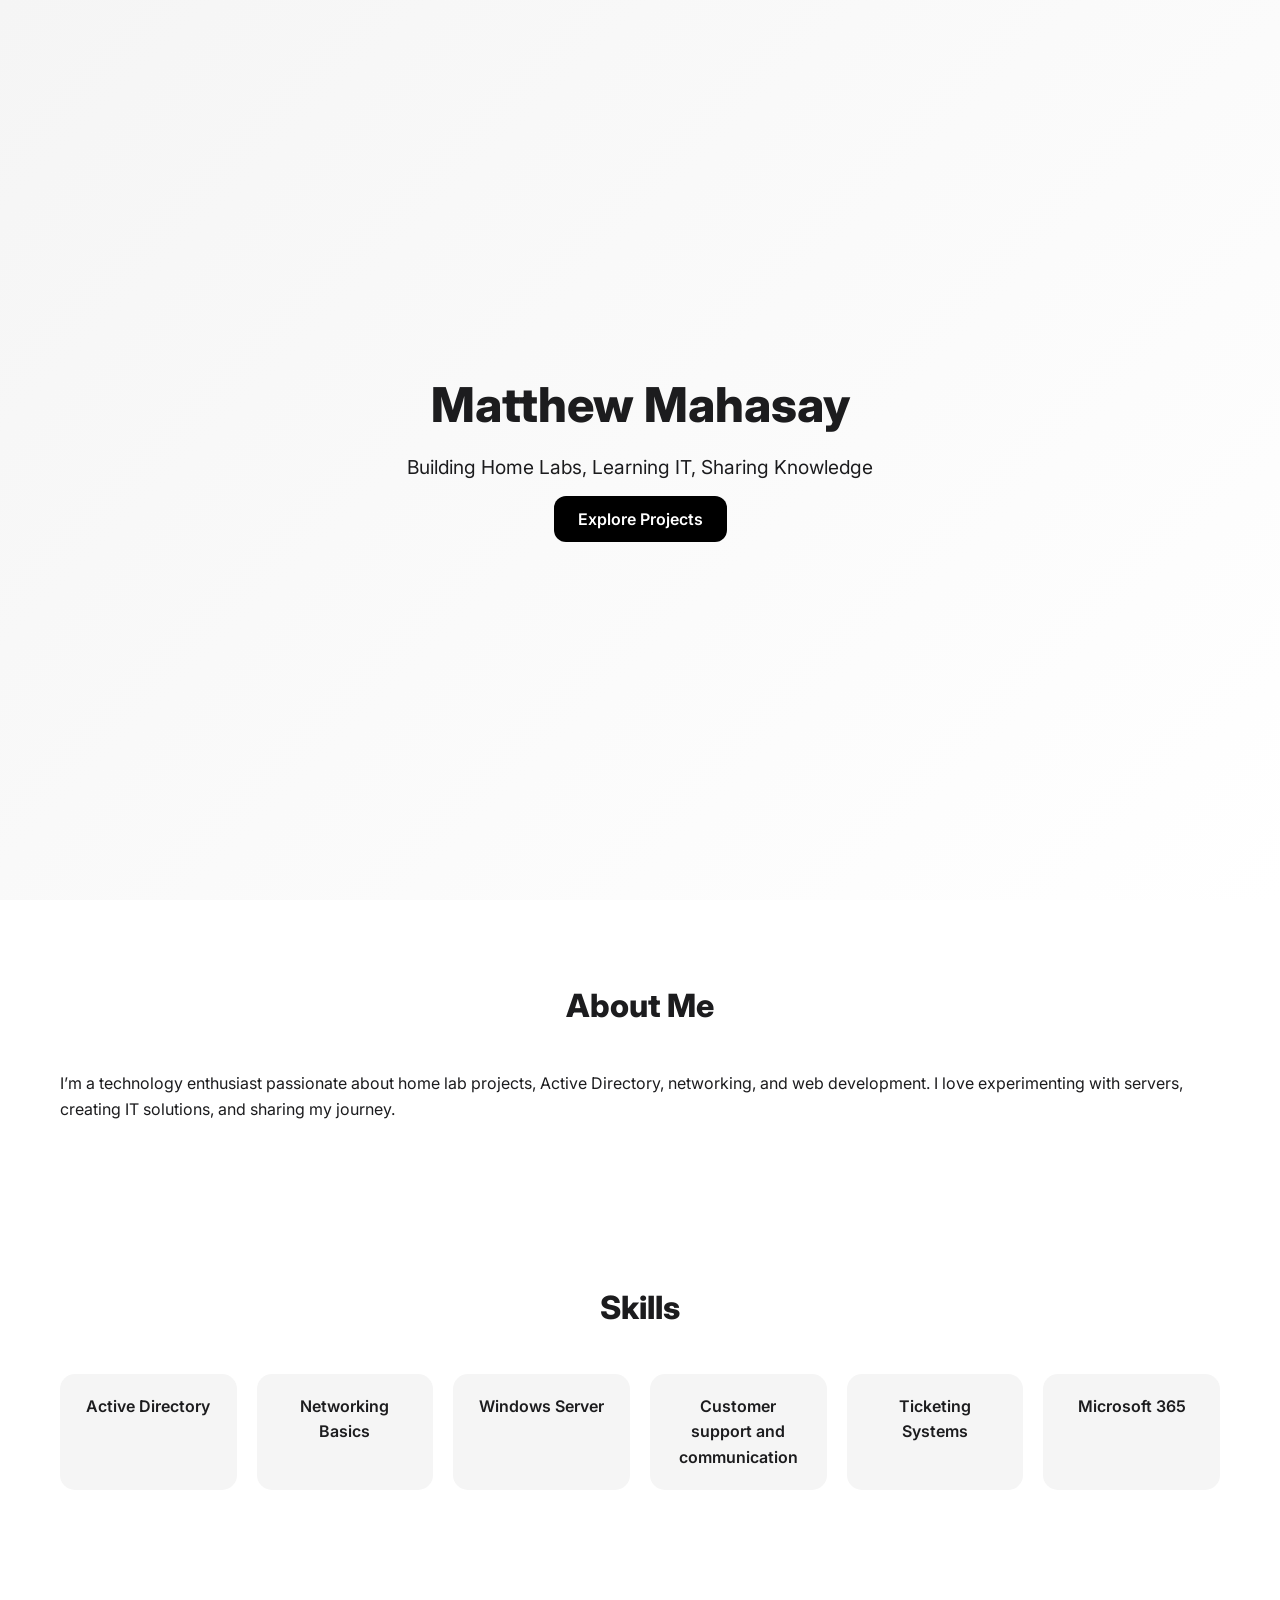
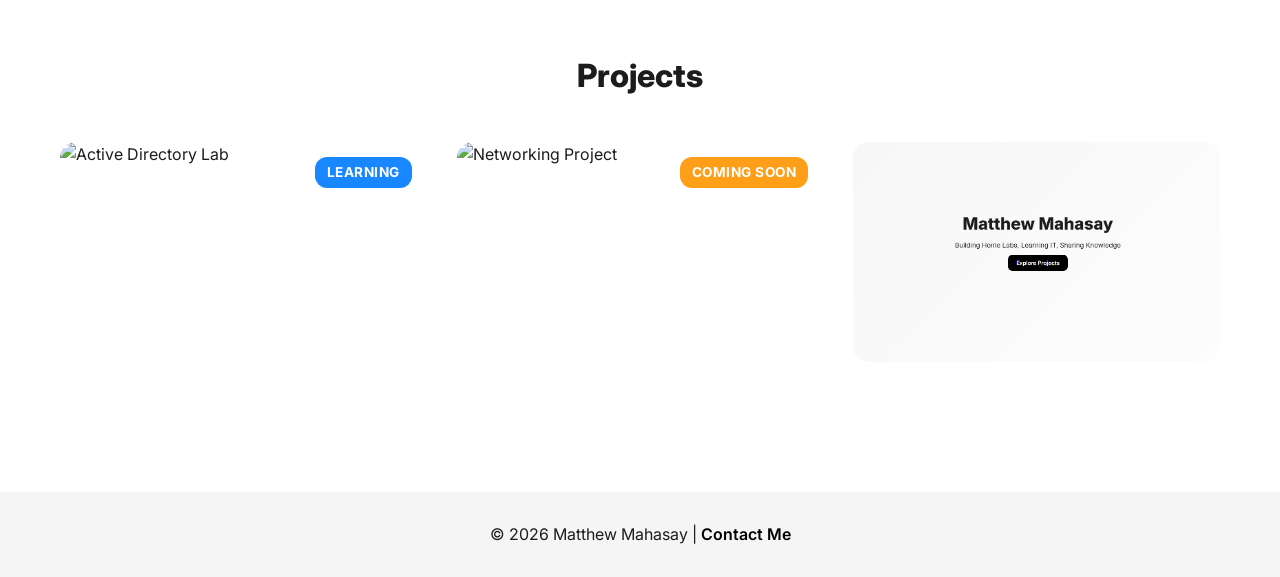
==== index.html @ b9badc97 "lession learnt about having a backup" ====
<!DOCTYPE html>
<html lang="en">
<head>
  <meta charset="UTF-8">
  <meta name="viewport" content="width=device-width, initial-scale=1.0">
  <title>HomeLab Projects</title>

  <link rel="stylesheet" href="styles/styles.css">
  <link href="https://fonts.googleapis.com/css2?family=Inter:wght@400;600;800&display=swap" rel="stylesheet">
</head>
<body>

  <!-- PRELOADER ANIMATION -->
  <div id="preloader">
    <div class="loader">
      <div class="circle"></div>
      <p>Welcome to HomeLab Projects</p>
    </div>
  </div>

  <main>
    <!-- HERO SECTION -->
    <section class="hero">
      <div class="hero-content">
        <h1>Matthew Mahasay</h1>
        <p>Building Home Labs, Learning IT, Sharing Knowledge</p>
        <a href="#projects" class="btn">Explore Projects</a>
      </div>
    </section>

    <!-- ABOUT ME SECTION -->
    <section id="about" class="section">
      <h2>About Me</h2>
      <p>
        I’m a technology enthusiast passionate about home lab projects, Active Directory, networking, and web development. 
        I love experimenting with servers, creating IT solutions, and sharing my journey.
      </p>
    </section>

    <!-- SKILLS SECTION -->
    <section id="skills" class="section">
      <h2>Skills</h2>
      <div class="skills-grid">
        <div class="skill-card">Active Directory</div>
        <div class="skill-card">Networking Basics</div>
        <div class="skill-card">Windows Server</div>
        <div class="skill-card">Customer support and communication</div>
        <div class="skill-card">Ticketing Systems</div>
        <div class="skill-card">Microsoft 365</div>
      </div>
    </section>

    <!-- PROJECTS SECTION -->
<section id="projects" class="section">
  <h2>Projects</h2>
  <div class="projects-grid-modern">

    <!-- Active Directory Project -->
    <a href="pages/active directory.html" class="project-tile">
      <img src="images/project1.png" alt="Active Directory Lab">
      <div class="status-label learning">Learning</div>
      <div class="overlay">
        <h3>Active Directory Lab</h3>
        <p>
          Full Active Directory lab setup with multiple domain controllers, organizational units, user accounts, 
          security groups, and group policies. Ideal for hands-on IT practice.
        </p>
      </div>
    </a>

    <!-- Networking Project -->
    <a href="pages/Networking.html" class="project-tile">
      <img src="images/project2.png" alt="Networking Project">
      <div class="status-label coming-soon">Coming Soon</div>
      <div class="overlay">
        <h3>Networking Project</h3>
        <p>
          Hands-on network setup with VLANs, IP routing, servers, and switches. Focused on real-world 
          connectivity and troubleshooting scenarios.
        </p>
      </div>
    </a>

    <!-- Example Additional Project -->
    <a href="https://github.com/MatthewPortfolioTech/HomeLab_Projects.git" class="project-tile" target="_blank" rel="noopener noreferrer">
    <img src="images/Website.png" alt="Web Development Project">
    <div class="overlay">
        <h3>Web Development Project</h3>
        <p>
        Responsive website design using HTML, CSS, and JavaScript. Focused on clean layout, animations, 
        and user interaction.
        </p>
    </div>
    </a>



    
    </div>
    </section>

  <!-- FOOTER -->
  <footer class="footer">
    <p>© 2026 Matthew Mahasay | <a href="mailto:your-email@example.com">Contact Me</a></p>
  </footer>

  <!-- PRELOADER SCRIPT -->
  <script>
    window.addEventListener('load', function() {
      const preloader = document.getElementById('preloader');
      preloader.classList.add('fade-out');
      setTimeout(() => {
        preloader.style.display = 'none';
      }, 800);
    });
  </script>

</body>
</html>
---- styles/styles.css ----
/* GENERAL RESET */
* {
  margin: 0;
  padding: 0;
  box-sizing: border-box;
  font-family: 'Inter', sans-serif;
}

body {
  color: #1c1c1e;
  background: #fff;
  line-height: 1.6;
}

/* HERO SECTION */
.hero {
  display: flex;
  align-items: center;
  justify-content: center;
  text-align: center;
  height: 100vh;
  background: linear-gradient(135deg, #f5f5f5, #ffffff);
  position: relative;
  overflow: hidden;
}

.hero-content h1 {
  font-size: 3rem;
  font-weight: 800;
  margin-bottom: 0.5rem;
  animation: fadeSlideDown 1s ease forwards;
}

.hero-content p {
  font-size: 1.2rem;
  margin-bottom: 1.5rem;
  animation: fadeSlideDown 1s ease 0.3s forwards;
  opacity: 0;
}

.btn {
  padding: 0.8rem 1.5rem;
  background: #000;
  color: #fff;
  text-decoration: none;
  border-radius: 12px;
  font-weight: 600;
  transition: all 0.3s ease;
  opacity: 0;
  transform: translateY(20px);
  animation: fadeSlideUp 1s ease 0.6s forwards;
}

.btn:hover {
  background: #333;
}

/* SECTION STYLING */
.section {
  padding: 80px 20px;
  max-width: 1200px;
  margin: 0 auto;
}

.section h2 {
  font-size: 2rem;
  text-align: center;
  font-weight: 800;
  margin-bottom: 40px;
}

/* SKILLS GRID */
.skills-grid {
  display: grid;
  grid-template-columns: repeat(auto-fit, minmax(140px, 1fr));
  gap: 20px;
}

.skill-card {
  background: #f5f5f5;
  padding: 20px;
  text-align: center;
  border-radius: 15px;
  font-weight: 600;
  transition: transform 0.3s, box-shadow 0.3s;
  cursor: default;
}

.skill-card:hover {
  transform: translateY(-10px);
  box-shadow: 0 15px 25px rgba(0,0,0,0.1);
}

/* PROJECTS GRID */
.projects-grid {
  display: grid;
  grid-template-columns: repeat(auto-fit, minmax(250px, 1fr));
  gap: 20px;
}

.project-card {
  position: relative;
  overflow: hidden;
  border-radius: 15px;
  cursor: pointer;
  transition: transform 0.3s, box-shadow 0.3s;
}

.project-card img {
  width: 100%;
  display: block;
  transition: transform 0.3s ease;
}

.project-card:hover img {
  transform: scale(1.05);
}

.project-info {
  position: absolute;
  bottom: 0;
  left: 0;
  width: 100%;
  background: rgba(0,0,0,0.7);
  color: #fff;
  padding: 20px;
  transform: translateY(100%);
  transition: transform 0.3s ease;
}

.project-card:hover .project-info {
  transform: translateY(0);
}

/* FOOTER */
.footer {
  text-align: center;
  padding: 30px 20px;
  background: #f5f5f5;
  margin-top: 50px;
}

.footer a {
  color: #000;
  text-decoration: none;
  font-weight: 600;
}

.footer a:hover {
  text-decoration: underline;
}

/* ANIMATIONS */
@keyframes fadeSlideDown {
  0% { opacity: 0; transform: translateY(-20px); }
  100% { opacity: 1; transform: translateY(0); }
}

@keyframes fadeSlideUp {
  0% { opacity: 0; transform: translateY(20px); }
  100% { opacity: 1; transform: translateY(0); }
}

/* Make project cards clickable while keeping styles */
.project-card {
  position: relative;
  overflow: hidden;
  border-radius: 15px;
  cursor: pointer;
  transition: transform 0.3s, box-shadow 0.3s;
  display: block;  /* make <a> block-level */
  text-decoration: none; /* remove underline */
  color: inherit; /* inherit text color */
}

/* Make footer stick to bottom */
html, body {
  height: 100%;
  margin: 0;
}

body {
  display: flex;
  flex-direction: column;
}

/* Enable smooth scrolling for anchor links */
html {
  scroll-behavior: smooth;
}


/* Projects Grid */
.projects-grid-modern {
  display: grid;
  grid-template-columns: repeat(auto-fit, minmax(320px, 1fr));
  gap: 30px;
  margin-top: 40px;
}

/* Project Tiles */
.project-tile {
  position: relative;
  overflow: hidden;
  border-radius: 15px;
  display: block;
  text-decoration: none;
  color: inherit;
  transition: transform 0.4s ease, box-shadow 0.4s ease;
}

.project-tile img {
  width: 100%;
  height: 220px;
  object-fit: cover;
  display: block;
  border-radius: 15px;
  transition: transform 0.4s ease;
}

.project-tile:hover img {
  transform: scale(1.08);
  filter: brightness(0.85);
}

/* Overlay for Title + Description */
.project-tile .overlay {
  position: absolute;
  bottom: 0;
  left: 0;
  width: 100%;
  padding: 20px;
  background: rgba(0,0,0,0.7);
  color: #fff;
  opacity: 0;
  transform: translateY(100%);
  transition: all 0.3s ease;
  border-bottom-left-radius: 15px;
  border-bottom-right-radius: 15px;
}

.project-tile:hover .overlay {
  opacity: 1;
  transform: translateY(0);
}

.project-tile h3 {
  font-size: 1.3rem;
  font-weight: 700;
  margin-bottom: 8px;
}

.project-tile p {
  font-size: 0.95rem;
  line-height: 1.3;
}

/* Mobile Adjustments */
@media (max-width: 600px) {
  .project-tile img {
    height: 180px;
  }
}

/* Status Label */
.status-label {
  position: absolute;
  top: 15px;
  right: 15px;
  padding: 5px 12px;
  font-size: 0.85rem;
  font-weight: 700;
  border-radius: 12px;
  text-transform: uppercase;
  color: #fff;
  letter-spacing: 0.5px;
  opacity: 0.9;
}

/* Different statuses */
.status-label.learning {
  background-color: #007aff; /* Apple blue for learning */
}

.status-label.coming-soon {
  background-color: #ff9500; /* Orange for coming soon */
}
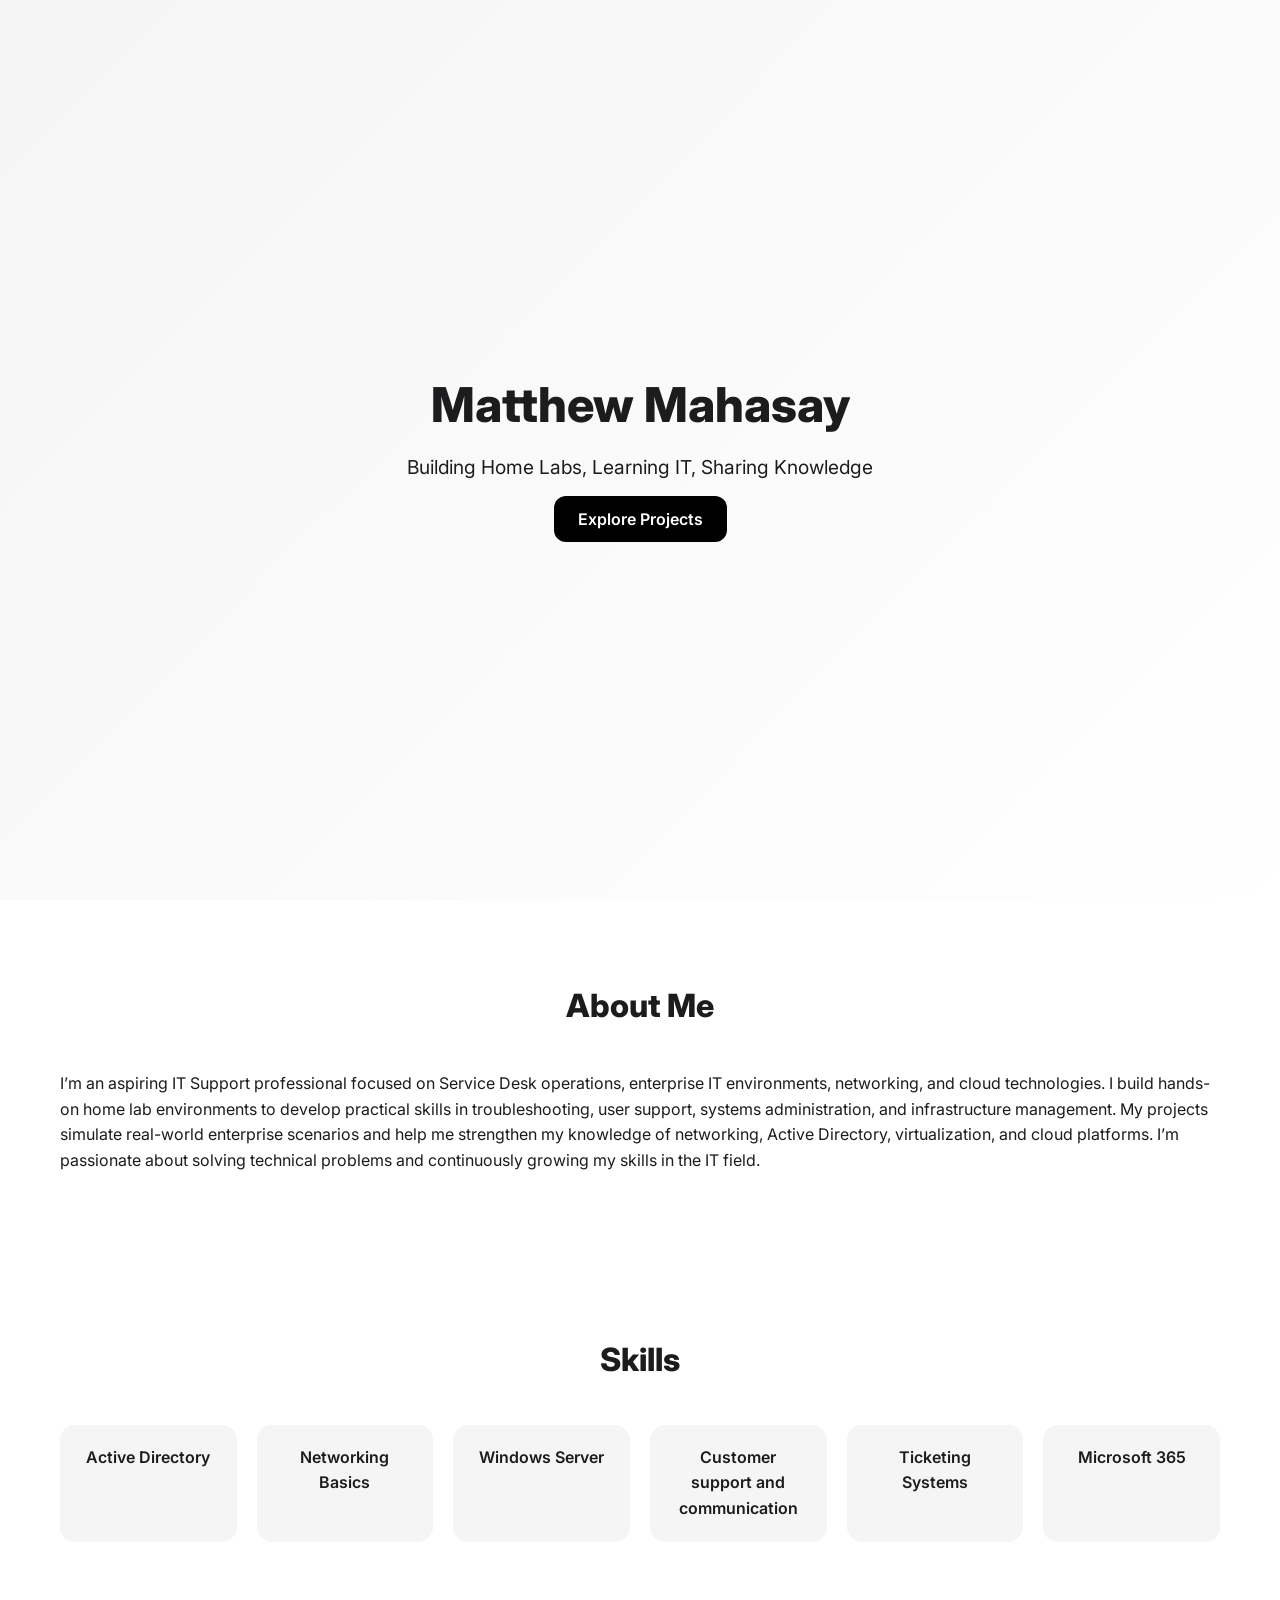
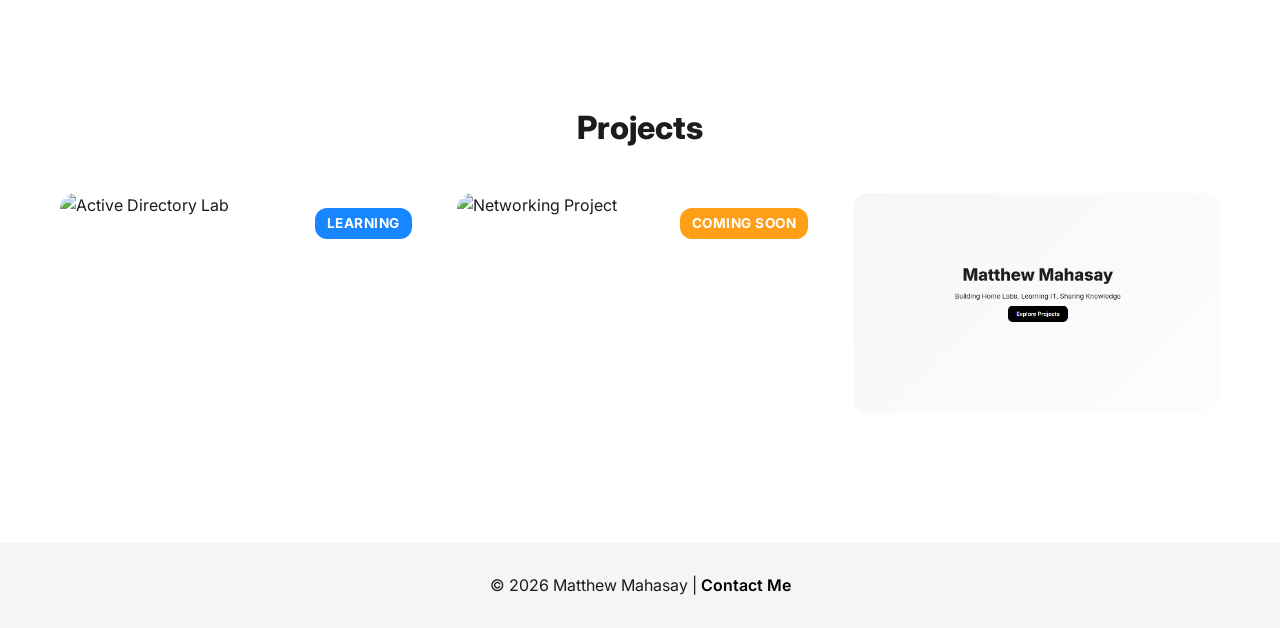
==== commit d3a2b40f: "Updated Bio" ====
--- a/index.html
+++ b/index.html
@@ -7,6 +7,8 @@
 
   <link rel="stylesheet" href="styles/styles.css">
   <link href="https://fonts.googleapis.com/css2?family=Inter:wght@400;600;800&display=swap" rel="stylesheet">
+
+
 </head>
 <body>
 
@@ -32,8 +34,10 @@
     <section id="about" class="section">
       <h2>About Me</h2>
       <p>
-        I’m a technology enthusiast passionate about home lab projects, Active Directory, networking, and web development. 
-        I love experimenting with servers, creating IT solutions, and sharing my journey.
+        I’m an aspiring IT Support professional focused on Service Desk operations, enterprise IT environments, networking, and cloud technologies. 
+        I build hands-on home lab environments to develop practical skills in troubleshooting, user support, systems administration, and infrastructure management. 
+        My projects simulate real-world enterprise scenarios and help me strengthen my knowledge of networking, Active Directory, virtualization, and cloud platforms. 
+        I’m passionate about solving technical problems and continuously growing my skills in the IT field.
       </p>
     </section>
 
@@ -95,7 +99,7 @@
 
 
 
-    
+
     </div>
     </section>
 
@@ -115,5 +119,15 @@
     });
   </script>
 
+    <script>
+    document.querySelector('.btn').addEventListener('click', function(e) {
+      e.preventDefault();
+      document.querySelector('#projects').scrollIntoView({ 
+        behavior: 'smooth',
+        block: 'start' 
+      });
+    });
+  </script>
+
 </body>
 </html>
--- a/styles/styles.css
+++ b/styles/styles.css
@@ -284,4 +284,18 @@
 
 .status-label.coming-soon {
   background-color: #ff9500; /* Orange for coming soon */
+}
+
+/* Center the documentation button */
+.doc-btn-container {
+  text-align: center;   /* centers the button */
+  margin-top: 20px;     /* adds space above */
+}
+
+.doc-btn-container .btn {
+  display: inline-block; /* ensures button behaves properly */
+  padding: 12px 24px;
+  font-size: 16px;
+  text-decoration: none;
+  border-radius: 8px;
 }
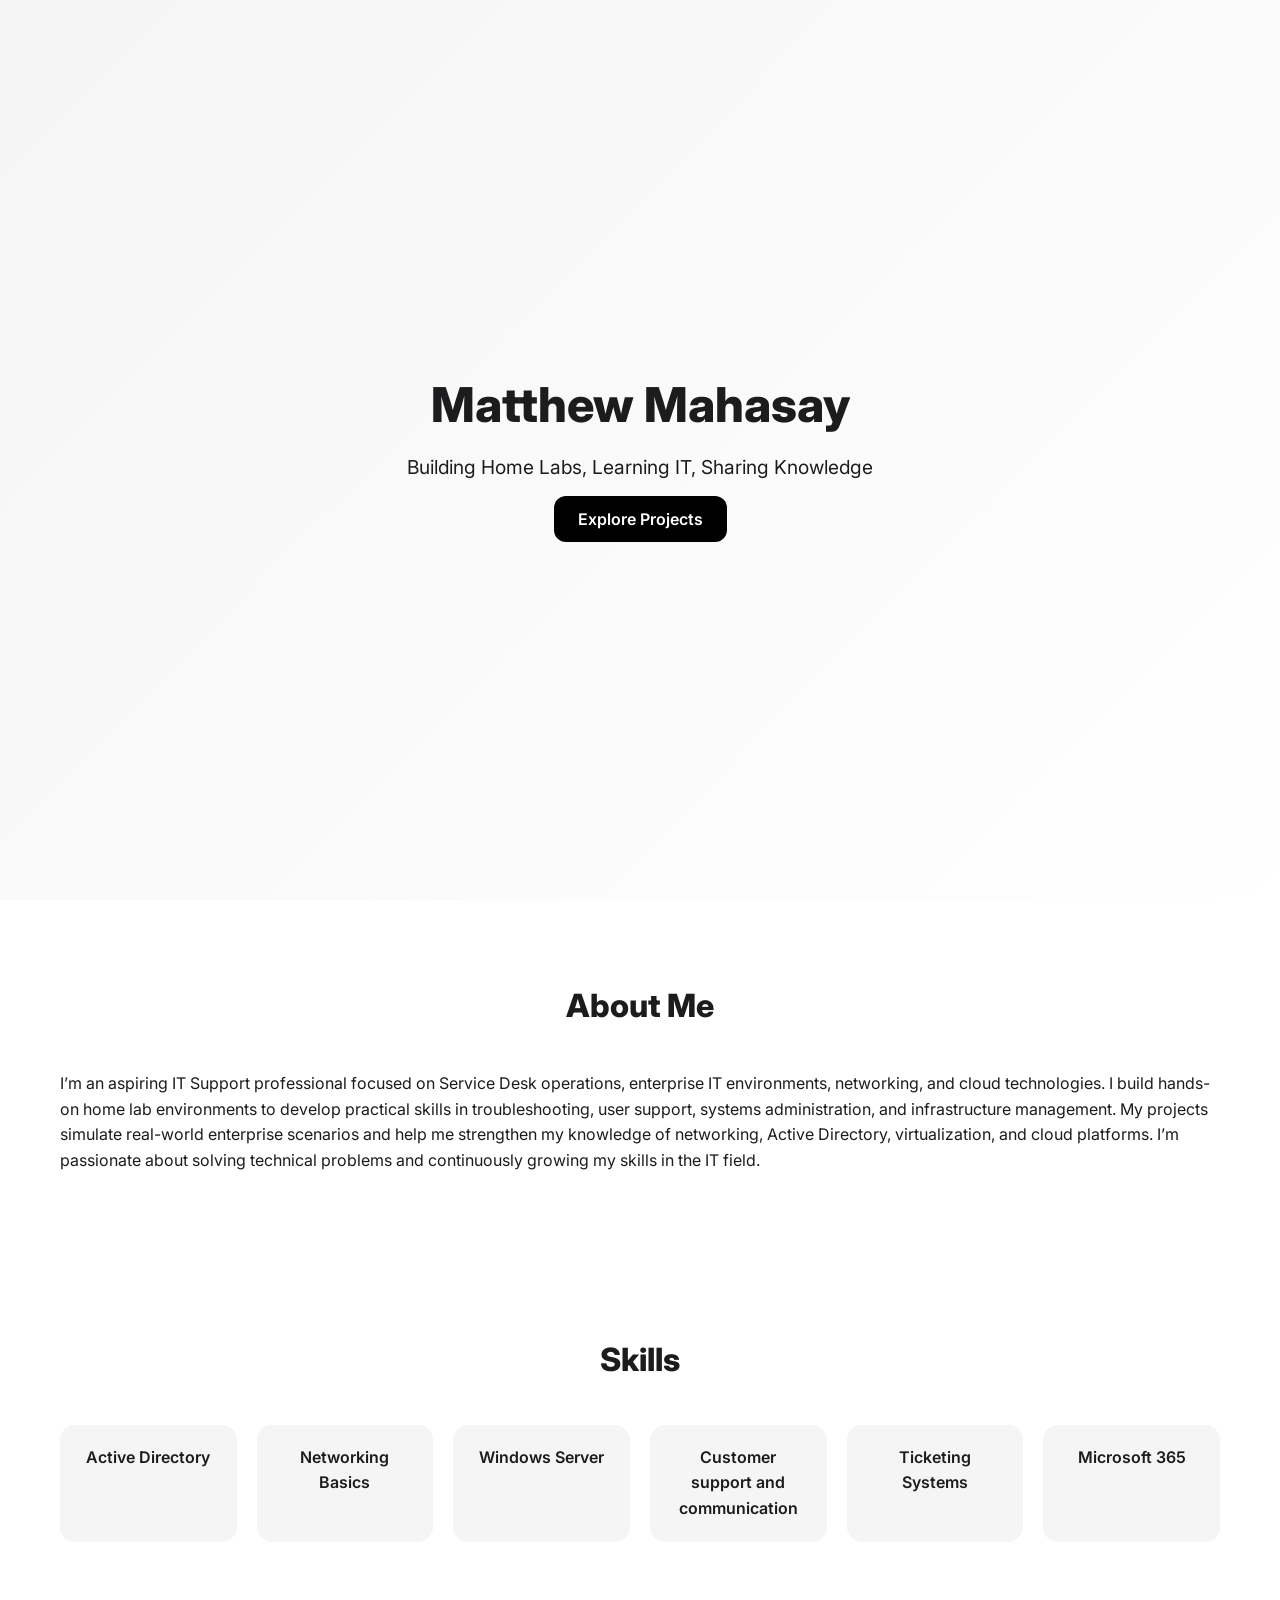
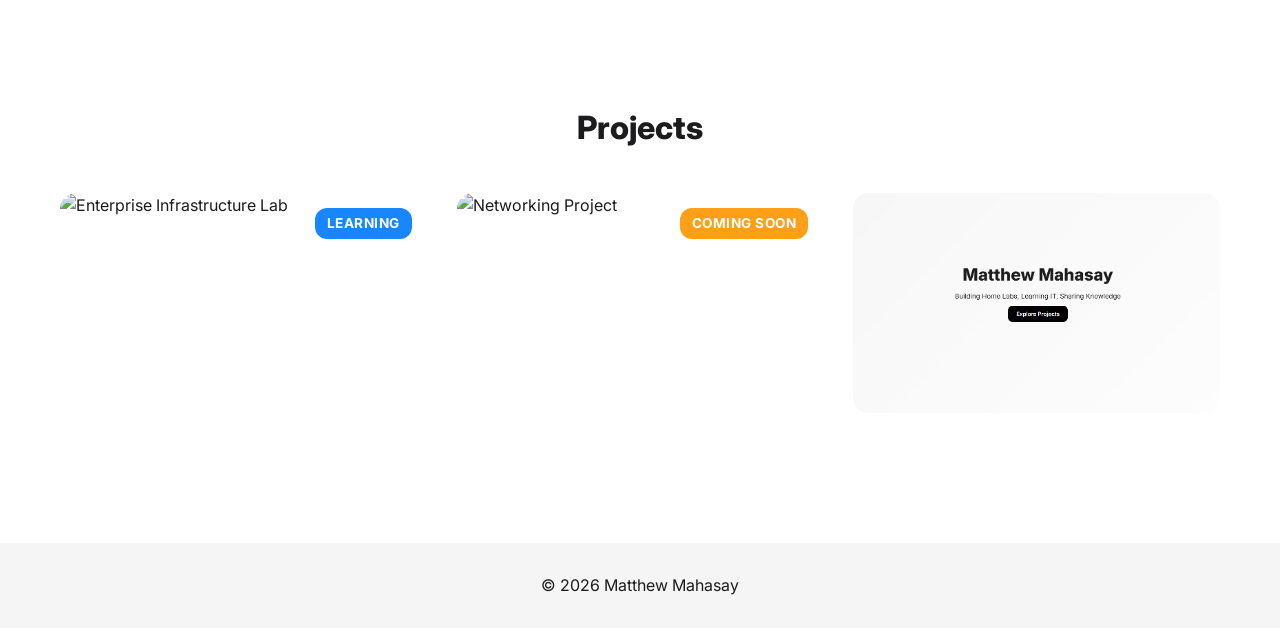
==== commit c5cb5f2e: "Updated" ====
--- a/index.html
+++ b/index.html
@@ -59,15 +59,15 @@
   <h2>Projects</h2>
   <div class="projects-grid-modern">
 
-    <!-- Active Directory Project -->
-    <a href="pages/active directory.html" class="project-tile">
-      <img src="images/project1.png" alt="Active Directory Lab">
+    <!-- Enterprise Infrastructure Project -->
+    <a href="pages/Enterprise Infrastructure.html" class="project-tile">
+      <img src="images/project1.png" alt="Enterprise Infrastructure Lab">
       <div class="status-label learning">Learning</div>
       <div class="overlay">
-        <h3>Active Directory Lab</h3>
+        <h3>Enterprise Infrastructure Lab</h3>
         <p>
-          Full Active Directory lab setup with multiple domain controllers, organizational units, user accounts, 
-          security groups, and group policies. Ideal for hands-on IT practice.
+          Simulated corporate IT environment featuring Active Directory, virtual servers,
+          secure file services, backup systems, and infrastructure monitoring using Windows Server and enterprise virtualization platforms.
         </p>
       </div>
     </a>
@@ -105,7 +105,7 @@
 
   <!-- FOOTER -->
   <footer class="footer">
-    <p>© 2026 Matthew Mahasay | <a href="mailto:your-email@example.com">Contact Me</a></p>
+    <p>© 2026 Matthew Mahasay
   </footer>
 
   <!-- PRELOADER SCRIPT -->
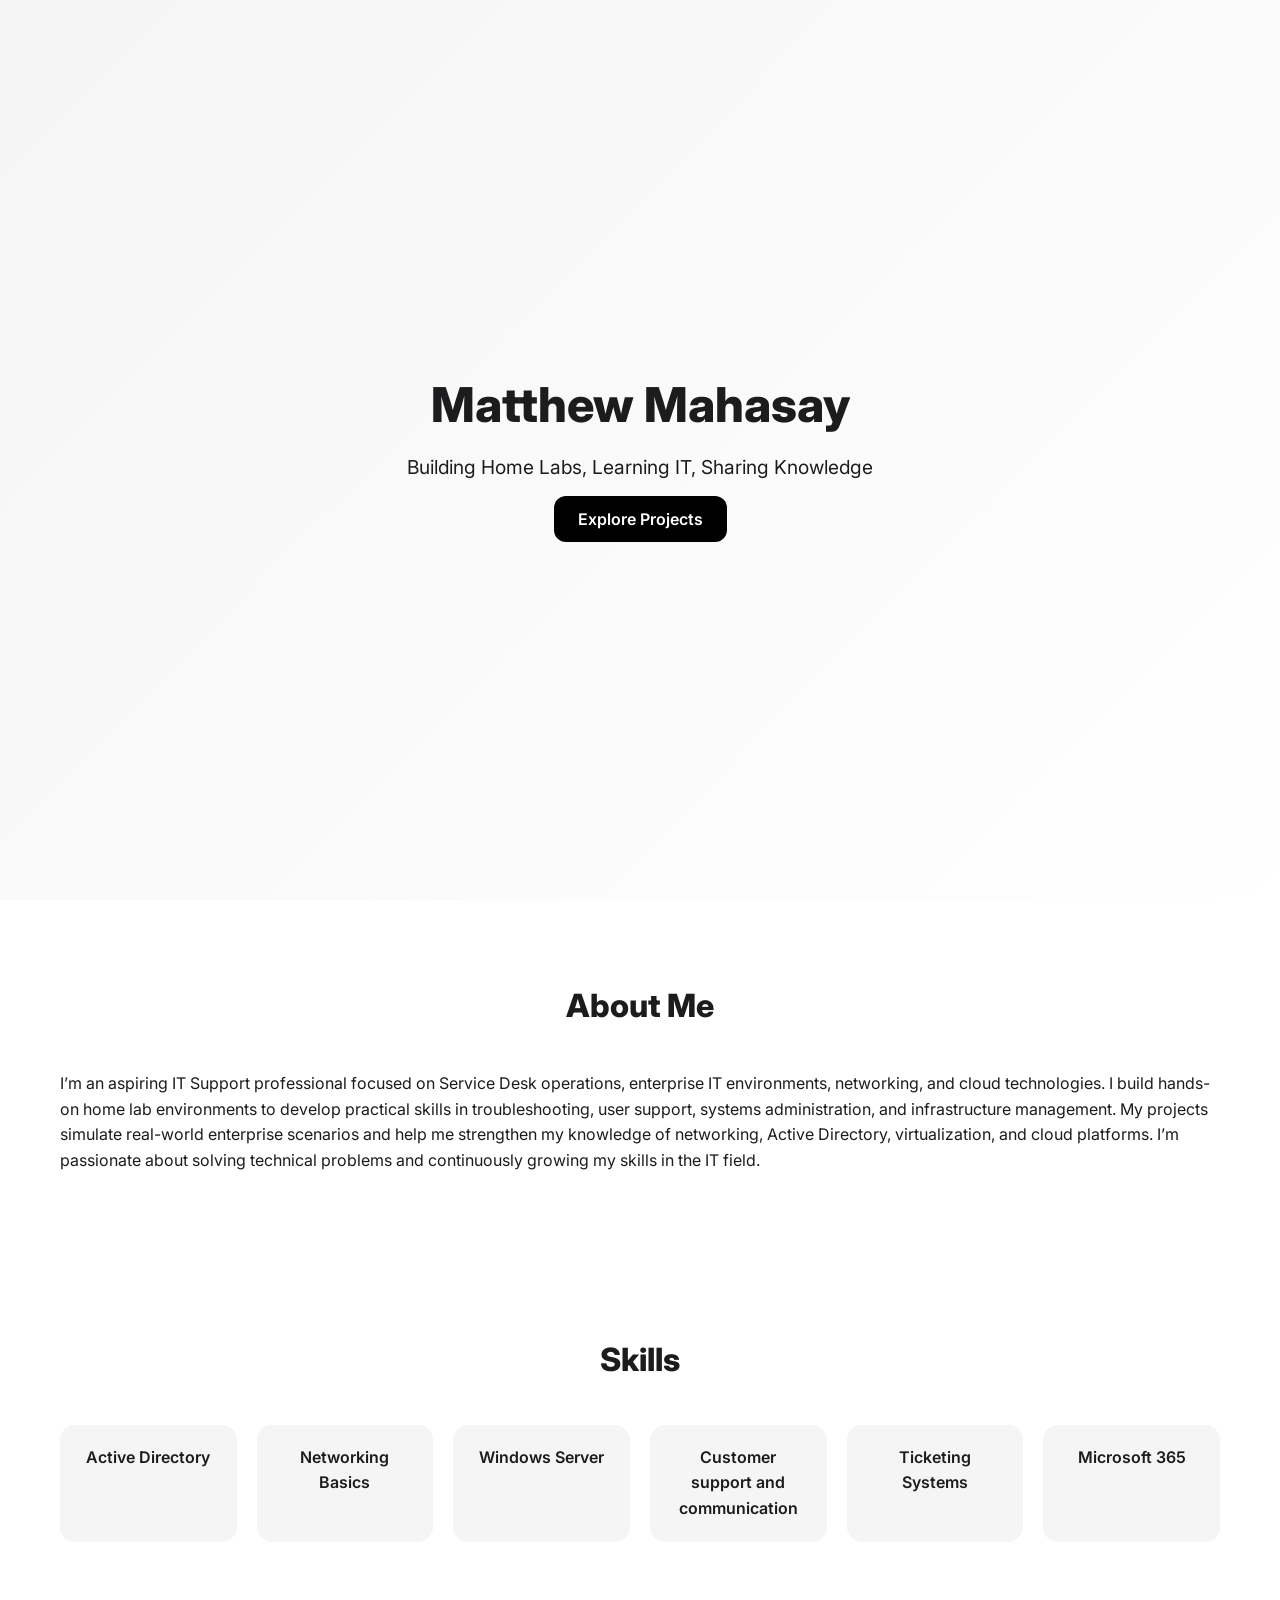
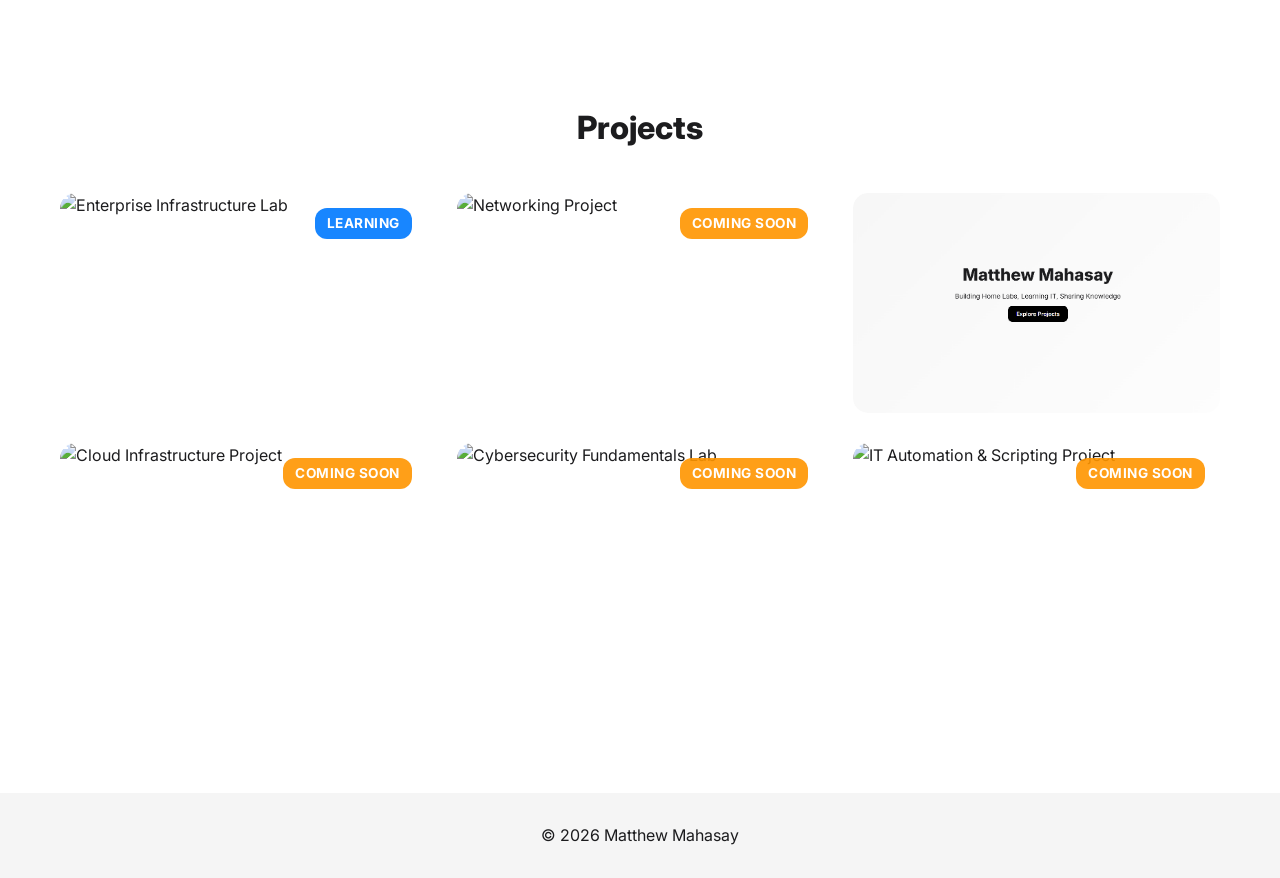
==== commit 5dd8db4b: "New pages and updated codes" ====
--- a/index.html
+++ b/index.html
@@ -98,6 +98,51 @@
     </a>
 
 
+      <!-- Cloud Infrastructure Project -->
+      <a href="pages/Cloud Infrastructure.html" class="project-tile">
+        <img src="images/project2.png" alt="Cloud Infrastructure Project">
+        <div class="status-label coming-soon">Coming Soon</div>
+        <div class="overlay">
+          <h3>Cloud Infrastructure Lab</h3>
+          <p>
+            Hands-on cloud environment setup including virtual networks, compute resources, storage, 
+            identity services, and secure connectivity. Focused on real-world deployment and operations.
+          </p>
+        </div>
+      </a>
+
+
+      <!-- Cybersecurity Fundamentals Lab Project -->
+      <a href="pages/Cybersecurity.html" class="project-tile">
+        <img src="images/project2.png" alt="Cybersecurity Fundamentals Lab">
+        <div class="status-label coming-soon">Coming Soon</div>
+        <div class="overlay">
+          <h3>Cybersecurity Fundamentals Lab</h3>
+          <p>
+            Hands-on security lab focused on firewall configuration, network segmentation, 
+            vulnerability scanning, threat detection, and system hardening. 
+            Built to simulate real-world defensive security operations.
+          </p>
+        </div>
+      </a>
+
+
+
+      <!-- IT Automation & Scripting Project -->
+      <a href="pages/IT AutomationScripting.html" class="project-tile">
+        <img src="images/project2.png" alt="IT Automation & Scripting Project">
+        <div class="status-label coming-soon">Coming Soon</div>
+        <div class="overlay">
+          <h3>IT Automation & Scripting Project</h3>
+          <p>
+            Automation of routine IT tasks using Python and PowerShell, including user provisioning, 
+            system monitoring, configuration management, and bulk administrative operations. 
+            Designed to improve efficiency and reduce manual workload.
+          </p>
+        </div>
+      </a>
+
+
 
 
     </div>
--- a/styles/styles.css
+++ b/styles/styles.css
@@ -298,4 +298,27 @@
   font-size: 16px;
   text-decoration: none;
   border-radius: 8px;
+}
+
+
+.project-card {
+  display: block;
+  background-color: #1f2937; /* or any color */
+  color: white;
+  padding: 20px;
+  border-radius: 8px;
+  margin: 10px;
+  min-height: 180px;
+  transition: transform 0.2s;
+}
+
+.project-card:hover {
+  transform: translateY(-5px);
+}
+
+.project-info {
+  position: static; /* no absolute positioning */
+  opacity: 1; /* always visible */
+  background: none;
+  color: white;
 }
